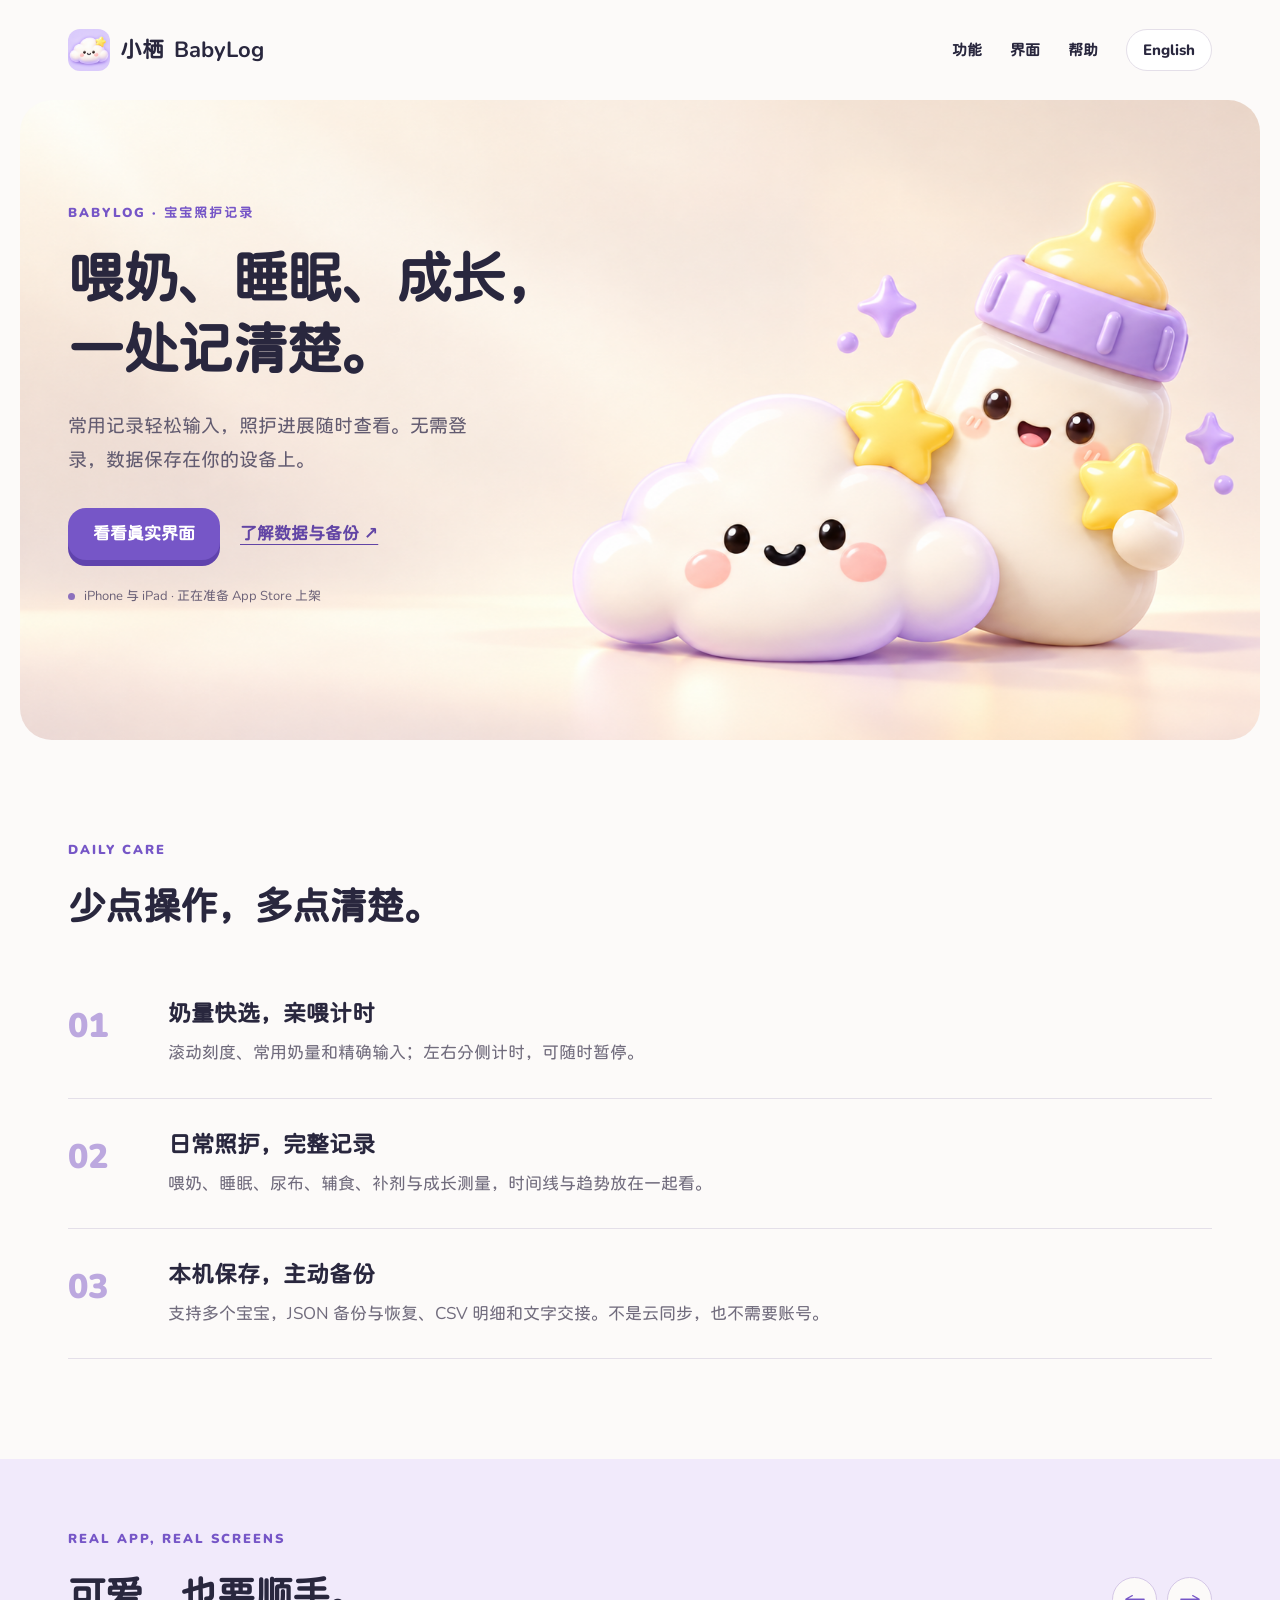
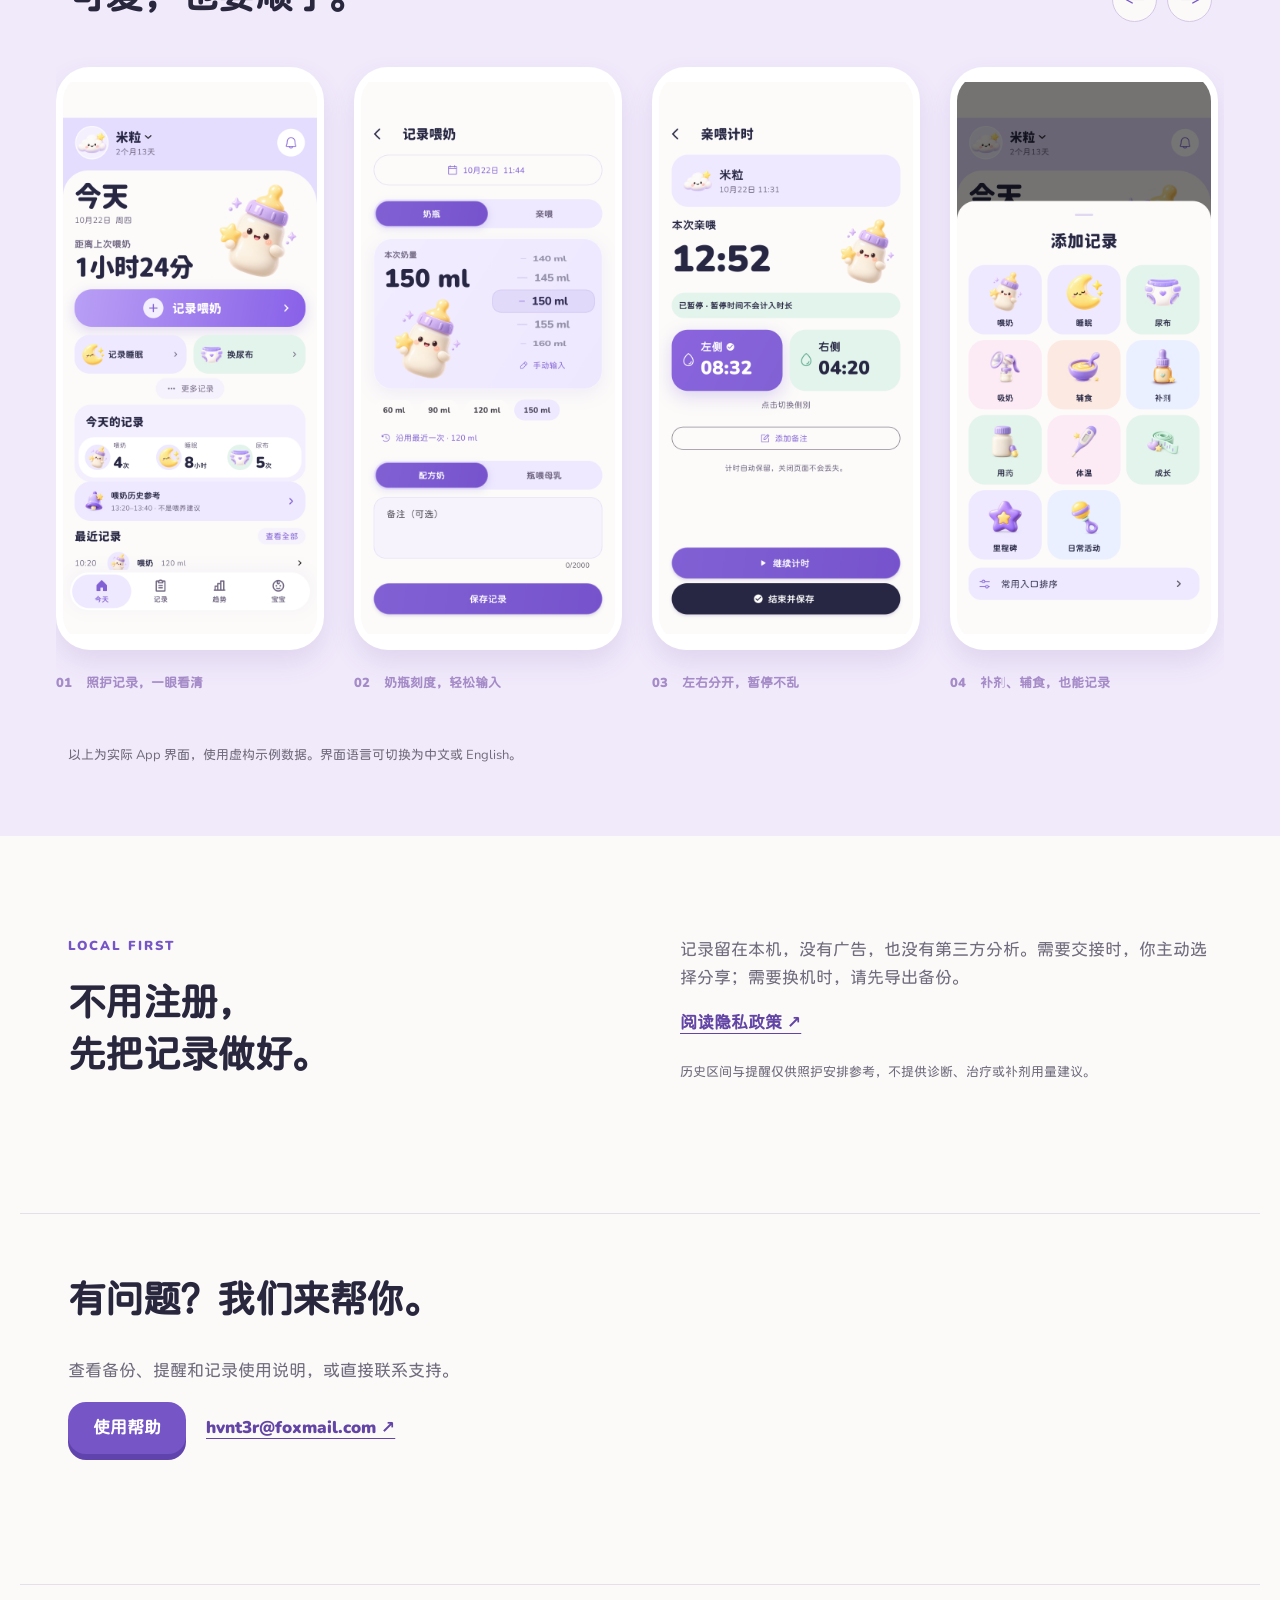
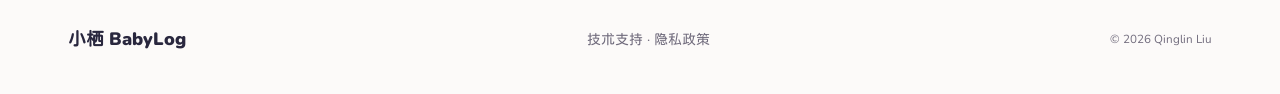
==== index.html @ fa0dab2b "Publish BabyLog product, support and bilingual privacy pages" ====
<!doctype html><html lang="zh-Hans"><head><meta charset="utf-8"><meta name="viewport" content="width=device-width,initial-scale=1"><meta name="description" content="喂奶、睡眠、尿布、补剂与成长记录。本机保存，无需登录。"><meta name="theme-color" content="#fcfaf9"><meta property="og:title" content="小栖 BabyLog — 宝宝照护记录"><meta property="og:image" content="https://hvntonight.github.io/babylog-site/assets/hero.png"><title>小栖 BabyLog — 宝宝照护记录</title><link rel="icon" href="assets/icon.png"><link rel="stylesheet" href="style.css"><script src="site.js" defer></script></head><body><a class="skip" href="#main">跳至正文 / Skip to content</a><header class="nav wrap"><a class="brand" href="./index.html"><img src="assets/icon.png" width="42" height="42" alt="">小栖 <b>BabyLog</b></a><nav aria-label="Main"><a data-zh="功能" data-en="Features" href="./index.html#features">功能</a><a data-zh="界面" data-en="Screens" href="./index.html#screens">界面</a><a data-zh="帮助" data-en="Help" href="./support.html">帮助</a><button class="language" type="button" aria-label="Switch language">English</button></nav></header><main id="main">
<section class="hero wrap">
  <img class="hero-art" src="assets/hero.png" alt="" width="1672" height="941" fetchpriority="high">
  <div class="hero-copy"><p class="eyebrow">BABYLOG · <span data-zh="宝宝照护记录" data-en="BABY CARE LOG" >宝宝照护记录</span></p>
  <h1 data-zh="喂奶、睡眠、成长，
一处记清楚。" data-en="Feed. Sleep. Grow.
Keep it all together." >喂奶、睡眠、成长，
一处记清楚。</h1>
  <p data-zh="常用记录轻松输入，照护进展随时查看。无需登录，数据保存在你的设备上。" data-en="Quick care logs, clear daily summaries. No account needed. Your records stay on your device." class="hero-detail">常用记录轻松输入，照护进展随时查看。无需登录，数据保存在你的设备上。</p>
  <div class="actions"><a data-zh="看看真实界面" data-en="Explore the app" class="button" href="#screens">看看真实界面</a> <a data-zh="了解数据与备份 ↗" data-en="Data &amp; backups ↗" class="text-link" href="./support.html#backup">了解数据与备份 ↗</a></div>
  <p class="release"><i></i><span data-zh="iPhone 与 iPad · 正在准备 App Store 上架" data-en="iPhone &amp; iPad · Preparing for App Store release" >iPhone 与 iPad · 正在准备 App Store 上架</span></p></div>
</section>
<section id="features" class="wrap features"><div class="section-heading"><p class="eyebrow">DAILY CARE</p><h2 data-zh="少点操作，多点清楚。" data-en="Fewer taps. A clearer day." >少点操作，多点清楚。</h2></div>
<div class="feature-row"><span class="feature-index">01</span><div><h3 data-zh="奶量快选，亲喂计时" data-en="Fast amounts. Separate nursing timers." >奶量快选，亲喂计时</h3><p data-zh="滚动刻度、常用奶量和精确输入；左右分侧计时，可随时暂停。" data-en="Scroll the bottle ruler, pick a recent amount, or enter it precisely. Time each side and pause whenever needed." >滚动刻度、常用奶量和精确输入；左右分侧计时，可随时暂停。</p></div></div>
<div class="feature-row"><span class="feature-index">02</span><div><h3 data-zh="日常照护，完整记录" data-en="The whole care routine." >日常照护，完整记录</h3><p data-zh="喂奶、睡眠、尿布、辅食、补剂与成长测量，时间线与趋势放在一起看。" data-en="Log feeds, sleep, diapers, solids, supplements and growth. Review them in a timeline and practical charts." >喂奶、睡眠、尿布、辅食、补剂与成长测量，时间线与趋势放在一起看。</p></div></div>
<div class="feature-row"><span class="feature-index">03</span><div><h3 data-zh="本机保存，主动备份" data-en="Local storage. Backups you control." >本机保存，主动备份</h3><p data-zh="支持多个宝宝，JSON 备份与恢复、CSV 明细和文字交接。不是云同步，也不需要账号。" data-en="Multiple baby profiles, JSON backup and restore, CSV records and text handover. No account and no cloud sync." >支持多个宝宝，JSON 备份与恢复、CSV 明细和文字交接。不是云同步，也不需要账号。</p></div></div>
</section>
<section id="screens" class="screens-section"><div class="wrap"><div class="section-heading split"><div><p class="eyebrow">REAL APP, REAL SCREENS</p><h2 data-zh="可爱，也要顺手。" data-en="Cute, and made to be used." >可爱，也要顺手。</h2></div><div class="gallery-controls"><button type="button" data-scroll="-1" aria-label="Previous screens">←</button><button type="button" data-scroll="1" aria-label="Next screens">→</button></div></div>
<div class="screen-gallery" tabindex="0" aria-label="BabyLog screenshots"><figure><div class="phone"><img src="assets/screens/zh-home.png" data-screen="home" alt="照护记录，一眼看清" data-alt-zh="照护记录，一眼看清" data-alt-en="Daily care, at a glance" loading="lazy" width="1320" height="2868"></div><figcaption><span>01</span> <span data-zh="照护记录，一眼看清" data-en="Daily care, at a glance" >照护记录，一眼看清</span></figcaption></figure><figure><div class="phone"><img src="assets/screens/zh-bottle.png" data-screen="bottle" alt="奶瓶刻度，轻松输入" data-alt-zh="奶瓶刻度，轻松输入" data-alt-en="A bottle ruler that scrolls" loading="lazy" width="1320" height="2868"></div><figcaption><span>02</span> <span data-zh="奶瓶刻度，轻松输入" data-en="A bottle ruler that scrolls" >奶瓶刻度，轻松输入</span></figcaption></figure><figure><div class="phone"><img src="assets/screens/zh-nursing.png" data-screen="nursing" alt="左右分开，暂停不乱" data-alt-zh="左右分开，暂停不乱" data-alt-en="Time each side separately" loading="lazy" width="1320" height="2868"></div><figcaption><span>03</span> <span data-zh="左右分开，暂停不乱" data-en="Time each side separately" >左右分开，暂停不乱</span></figcaption></figure><figure><div class="phone"><img src="assets/screens/zh-more.png" data-screen="more" alt="补剂、辅食，也能记录" data-alt-zh="补剂、辅食，也能记录" data-alt-en="More than feeding and diapers" loading="lazy" width="1320" height="2868"></div><figcaption><span>04</span> <span data-zh="补剂、辅食，也能记录" data-en="More than feeding and diapers" >补剂、辅食，也能记录</span></figcaption></figure><figure><div class="phone"><img src="assets/screens/zh-growth.png" data-screen="growth" alt="真实测量，看见变化" data-alt-zh="真实测量，看见变化" data-alt-en="See measurements over time" loading="lazy" width="1320" height="2868"></div><figcaption><span>05</span> <span data-zh="真实测量，看见变化" data-en="See measurements over time" >真实测量，看见变化</span></figcaption></figure><figure><div class="phone"><img src="assets/screens/zh-care.png" data-screen="care" alt="按你的安排，设置提醒" data-alt-zh="按你的安排，设置提醒" data-alt-en="Reminders on your schedule" loading="lazy" width="1320" height="2868"></div><figcaption><span>06</span> <span data-zh="按你的安排，设置提醒" data-en="Reminders on your schedule" >按你的安排，设置提醒</span></figcaption></figure><figure><div class="phone"><img src="assets/screens/zh-backup.png" data-screen="backup" alt="无需登录，留在本机" data-alt-zh="无需登录，留在本机" data-alt-en="On your device, without a login" loading="lazy" width="1320" height="2868"></div><figcaption><span>07</span> <span data-zh="无需登录，留在本机" data-en="On your device, without a login" >无需登录，留在本机</span></figcaption></figure></div>
<p data-zh="以上为实际 App 界面，使用虚构示例数据。界面语言可切换为中文或 English。" data-en="Actual app screens with fictional example data. Switch between Chinese and English." class="fineprint">以上为实际 App 界面，使用虚构示例数据。界面语言可切换为中文或 English。</p></div></section>
<section class="wrap privacy-pitch"><div><p class="eyebrow">LOCAL FIRST</p><h2 data-zh="不用注册，
先把记录做好。" data-en="No signup.
Just your care log." >不用注册，
先把记录做好。</h2></div><div><p data-zh="记录留在本机，没有广告，也没有第三方分析。需要交接时，你主动选择分享；需要换机时，请先导出备份。" data-en="Records stay on-device, with no ads or third-party analytics. You choose what to share. Export a backup before changing devices." >记录留在本机，没有广告，也没有第三方分析。需要交接时，你主动选择分享；需要换机时，请先导出备份。</p><a data-zh="阅读隐私政策 ↗" data-en="Read the privacy policy ↗" class="text-link" href="./privacy.html">阅读隐私政策 ↗</a><p class="fineprint"><span data-zh="历史区间与提醒仅供照护安排参考，不提供诊断、治疗或补剂用量建议。" data-en="History windows and reminders help organize care. They do not diagnose, treat or recommend supplement doses." >历史区间与提醒仅供照护安排参考，不提供诊断、治疗或补剂用量建议。</span></p></div></section>
<section class="wrap support-cta"><h2 data-zh="有问题？我们来帮你。" data-en="Need a hand?" >有问题？我们来帮你。</h2><p data-zh="查看备份、提醒和记录使用说明，或直接联系支持。" data-en="Find help with backups, reminders and records, or contact support." >查看备份、提醒和记录使用说明，或直接联系支持。</p><div class="actions"><a data-zh="使用帮助" data-en="Get help" class="button" href="./support.html">使用帮助</a><a class="text-link" href="mailto:hvnt3r@foxmail.com">hvnt3r@foxmail.com ↗</a></div></section></main><footer class="wrap"><a class="brand" href="./index.html">小栖 BabyLog</a><div><a data-zh="技术支持" data-en="Support" href="./support.html">技术支持</a> · <a data-zh="隐私政策" data-en="Privacy" href="./privacy.html">隐私政策</a></div><small>© 2026 Qinglin Liu</small></footer></body></html>
---- style.css ----
@font-face{font-family:Nunito;src:url('assets/fonts/Nunito.ttf') format('truetype');font-weight:200 1000;font-display:swap}
@font-face{font-family:BabyRound;src:url('assets/fonts/MaoKenTangYuan-beta0.12-20210702.ttf') format('truetype');font-display:swap}
:root{--ink:#29273e;--muted:#716c7d;--purple:#7656c7;--paper:#fcfaf9;--line:#e4dfe9;--lilac:#f1eafb;scroll-behavior:smooth}
*{box-sizing:border-box}body{margin:0;background:var(--paper);color:var(--ink);font-family:Nunito,BabyRound,system-ui,sans-serif;font-size:17px;line-height:1.65}a{color:inherit;text-decoration:none}a:hover{color:var(--purple)}button{font:inherit;cursor:pointer}a:focus-visible,button:focus-visible,summary:focus-visible,[tabindex]:focus-visible{outline:3px solid var(--purple);outline-offset:5px}img{max-width:100%;display:block}button,a{-webkit-tap-highlight-color:transparent}.wrap{max-width:1240px;margin-inline:auto;padding-inline:48px}.nav{height:100px;display:flex;align-items:center;justify-content:space-between;gap:20px}.brand{display:flex;align-items:center;gap:10px;font-weight:900;font-size:22px;white-space:nowrap}.brand img{border-radius:12px}.nav nav{display:flex;align-items:center;gap:28px;font-size:15px;font-weight:800}.language{background:#fff;border:1px solid var(--line);border-radius:30px;padding:8px 16px;color:var(--ink)}.skip{position:fixed;top:8px;left:8px;transform:translateY(-150%);background:#fff;padding:10px;z-index:10}.skip:focus{transform:none}.hero{position:relative;min-height:640px;display:flex;align-items:center;isolation:isolate;padding-bottom:30px}.hero-art{position:absolute;z-index:-1;width:100%;height:100%;object-fit:cover;inset:0;border-radius:32px;object-position:58% center}.hero-copy{max-width:560px;padding-block:36px}.eyebrow{font-size:13px;font-weight:900;letter-spacing:2px;color:var(--purple);margin:0 0 20px}h1,h2,h3,p{margin-top:0}h1{font-size:clamp(38px,4.4vw,60px);line-height:1.25;letter-spacing:-1.4px;font-weight:900;white-space:pre-line;margin-bottom:24px}h2{font-size:clamp(30px,3vw,42px);line-height:1.35;letter-spacing:-.7px;font-weight:900;white-space:pre-line}h3{font-size:23px;line-height:1.4;margin-bottom:9px;font-weight:900}.hero-detail{font-size:19px;max-width:420px;line-height:1.8;color:#625b70;margin-bottom:30px}.actions{display:flex;align-items:center;flex-wrap:wrap;gap:20px}.button{display:inline-flex;justify-content:center;align-items:center;min-height:52px;padding:12px 25px;background:var(--purple);color:#fff;border-radius:18px;font-weight:900;box-shadow:0 6px 0 #6043ad;transition:transform .18s,box-shadow .18s}.button:hover{color:#fff;transform:translateY(-2px);box-shadow:0 8px 0 #6043ad}.button:active{transform:translateY(4px);box-shadow:0 2px 0 #6043ad}.text-link{font-weight:900;color:#6245a5;text-decoration:underline;text-underline-offset:5px}.release{display:flex;gap:9px;align-items:center;font-size:13px;color:#6c6278;margin-top:26px;margin-bottom:0}.release i{height:7px;width:7px;flex-shrink:0;border-radius:50%;background:#8c70bd}.features{padding-top:100px;padding-bottom:100px}.section-heading{margin-bottom:35px}.section-heading h2{margin-bottom:0}.feature-row{display:grid;grid-template-columns:100px 1fr;padding-block:30px;border-bottom:1px solid var(--line)}.feature-index{font-size:34px;font-weight:900;color:#bca8df}.feature-row p{max-width:800px;color:var(--muted);margin:0}.screens-section{background:var(--lilac);padding-block:70px}.split{display:flex;justify-content:space-between;align-items:end;gap:18px}.gallery-controls{display:flex;gap:10px}.gallery-controls button{height:45px;width:45px;border:1px solid #d5c8e7;border-radius:50%;background:#fcfaf9;font-size:22px;color:var(--purple)}.screen-gallery{display:flex;gap:30px;overflow-x:auto;scroll-snap-type:x mandatory;padding:10px 12px 26px;margin-inline:-12px;scrollbar-color:#c4b0e1 transparent}.screen-gallery figure{flex:0 0 268px;margin:0;scroll-snap-align:start}.phone{border-radius:34px;border:7px solid #fff;background:#fff;box-shadow:0 12px 26px #6b4a9820;overflow:hidden;aspect-ratio:1320/2868}.phone img{width:100%;height:100%;object-fit:contain}figcaption{font-size:16px;font-weight:900;padding-top:20px;line-height:1.5}figcaption>span{color:#a58bc7;font-size:13px;margin-right:9px}.fineprint{font-size:13px;color:var(--muted);line-height:1.7;margin-top:24px;margin-bottom:0}.privacy-pitch{display:grid;grid-template-columns:1fr 1fr;gap:80px;padding-block:100px}.privacy-pitch>div>p:not(.eyebrow){color:var(--muted)}.support-cta{padding-block:60px;margin-bottom:70px;border-top:1px solid var(--line)}.support-cta p{color:var(--muted)}footer{border-top:1px solid var(--line);min-height:110px;display:flex;justify-content:space-between;align-items:center;flex-wrap:wrap;gap:18px;font-size:14px;color:var(--muted)}footer .brand{font-size:18px;color:var(--ink)}.legal{max-width:890px;padding-block:70px 100px}.legal h1{font-size:45px}.lead{font-size:21px;color:var(--muted);margin-bottom:44px}.legal article h2{font-size:24px;margin-top:40px;letter-spacing:0}.legal article p{line-height:1.9;color:#575263;overflow-wrap:anywhere}.legal article a{color:var(--purple);text-decoration:underline}.contact-panel{padding:28px;background:var(--lilac);border-radius:24px;margin-bottom:36px}.contact-panel h2{font-size:25px;margin-bottom:10px}.contact-panel a{font-weight:900;color:var(--purple)}.contact-panel p{font-size:15px;color:var(--muted);margin-top:16px;margin-bottom:0}.faq{scroll-margin-top:25px;margin-bottom:36px}details{border-bottom:1px solid var(--line);padding:22px 0}summary{font-weight:900;cursor:pointer;padding-right:20px;font-size:19px}details p{color:var(--muted);margin:18px 0 0;line-height:1.9}[hidden]{display:none!important}
@media(max-width:800px){.wrap{padding-inline:28px}.nav{height:84px}.nav nav{gap:18px}.nav nav>a:first-child{display:none}.brand{font-size:19px;gap:7px}.brand img{height:36px;width:36px}.hero{min-height:730px;align-items:start;padding-top:14px;padding-bottom:250px}.hero-art{object-position:73% bottom;opacity:.95}.hero-copy{max-width:470px;padding-block:18px}.hero-detail{max-width:370px;font-size:17px}.hero h1{font-size:42px}.features{padding-block:65px}.feature-row{grid-template-columns:65px 1fr}.screens-section{padding-block:55px}.privacy-pitch{gap:35px;padding-block:65px}.screen-gallery figure{flex-basis:250px}.legal{padding-block:40px 70px}}
@media(max-width:500px){.wrap{padding-inline:22px}.nav nav{gap:12px}.nav nav>a{display:none}.language{font-size:13px;padding:7px 12px}.hero{margin-inline:10px;border-radius:26px;padding-inline:18px;min-height:760px;padding-bottom:285px}.hero-art{object-fit:cover;object-position:71% bottom}.hero:after{content:"";position:absolute;inset:0;z-index:-1;border-radius:26px;background:linear-gradient(#fffaf3 0%,#fffaf3 38%,#fffaf300 68%)}.hero h1{font-size:39px;letter-spacing:-1px}.hero-detail{max-width:310px;font-size:16px}.actions{gap:20px 16px}.actions>.text-link{font-size:14px}.release{max-width:290px;align-items:flex-start;font-size:12px}.release i{margin-top:6px}.eyebrow{font-size:11px;letter-spacing:1.7px;margin-bottom:15px}.feature-row{grid-template-columns:45px 1fr;padding-block:24px}.feature-index{font-size:25px}.feature-row h3{font-size:21px}.feature-row p{font-size:15px}.split{align-items:center}.split h2{font-size:29px}.gallery-controls{gap:6px}.gallery-controls button{width:36px;height:36px;font-size:18px}.screen-gallery{gap:22px}.screen-gallery figure{flex-basis:246px}.privacy-pitch{grid-template-columns:1fr;gap:12px}.privacy-pitch h2{margin-bottom:12px}.support-cta{padding-block:40px;margin-bottom:25px}.support-cta h2{font-size:29px}footer{padding-block:28px;align-items:flex-start;flex-direction:column;gap:10px}.legal h1{font-size:36px}.legal .lead{font-size:19px}.legal article h2{font-size:22px}.legal article p{font-size:16px}.contact-panel{padding:23px}.legal article{min-width:0}}
@media(prefers-reduced-motion:reduce){:root{scroll-behavior:auto}*{transition:none!important;scroll-behavior:auto!important}}
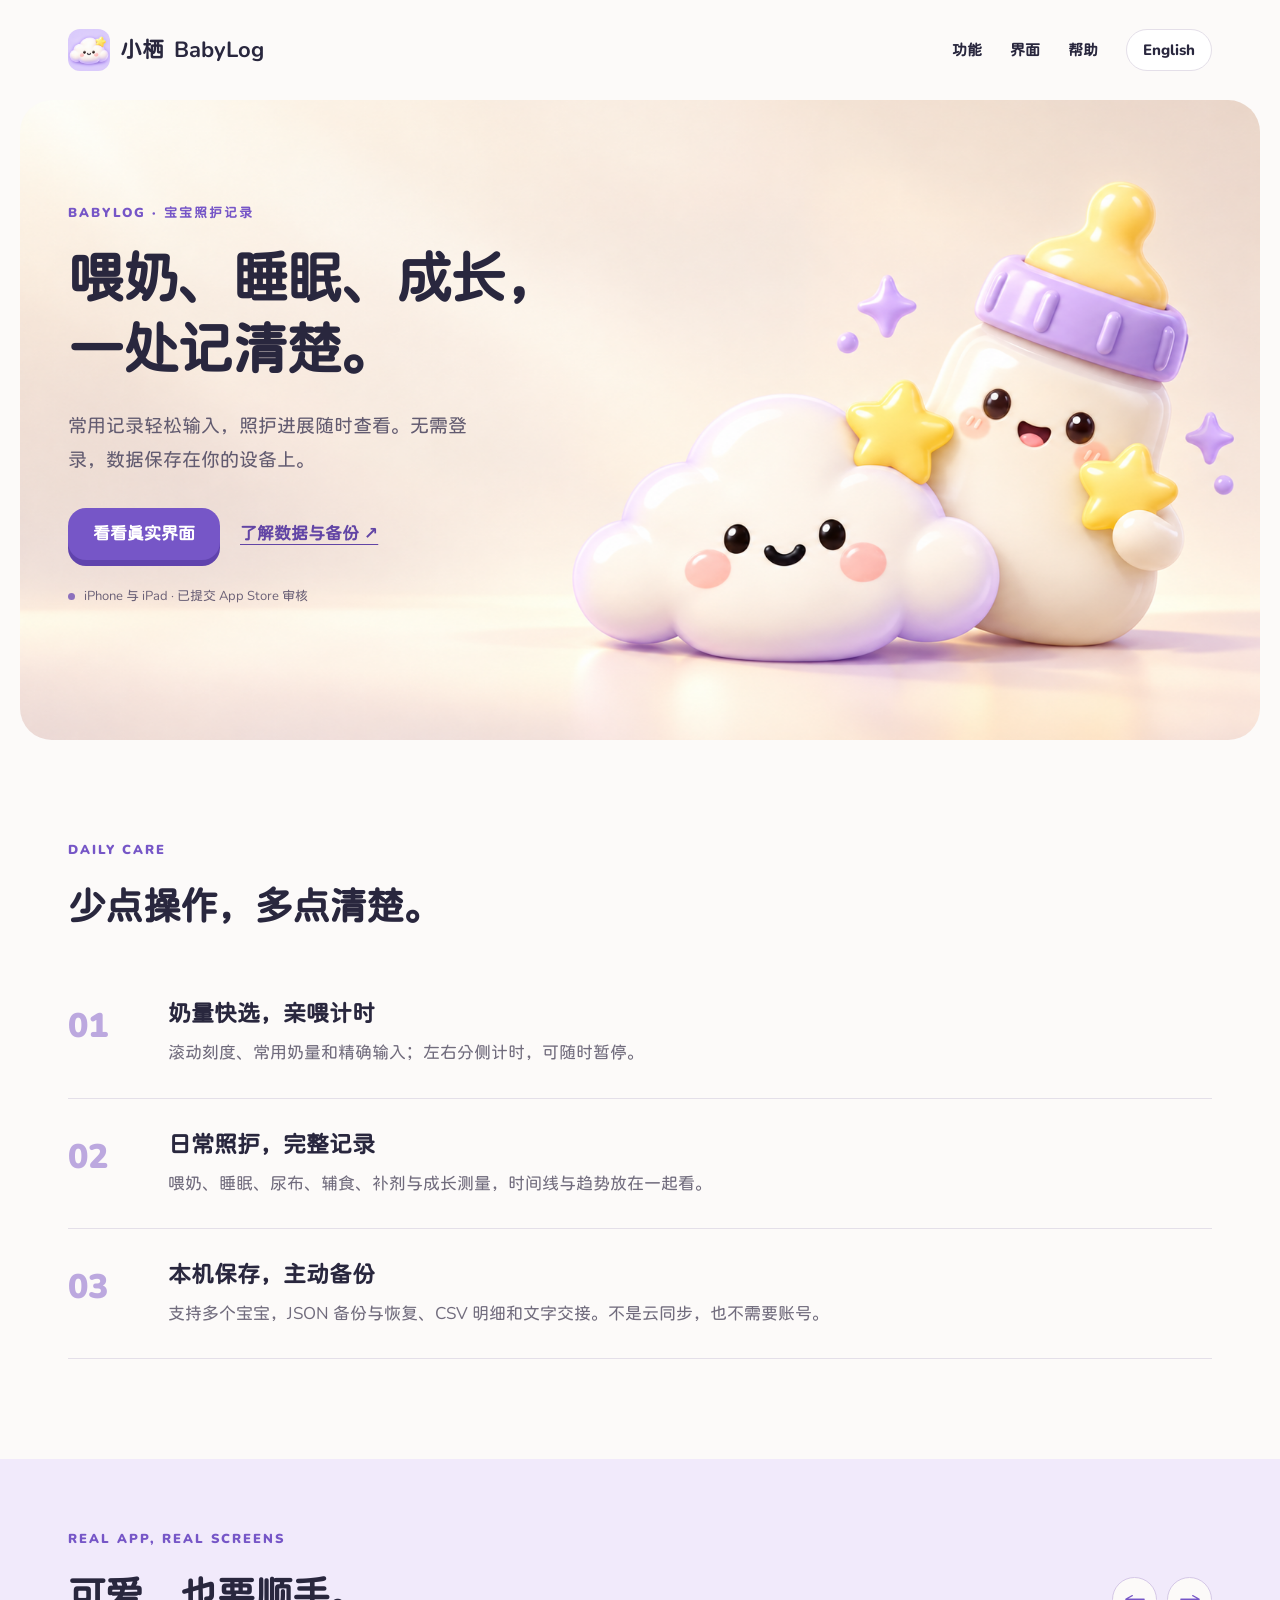
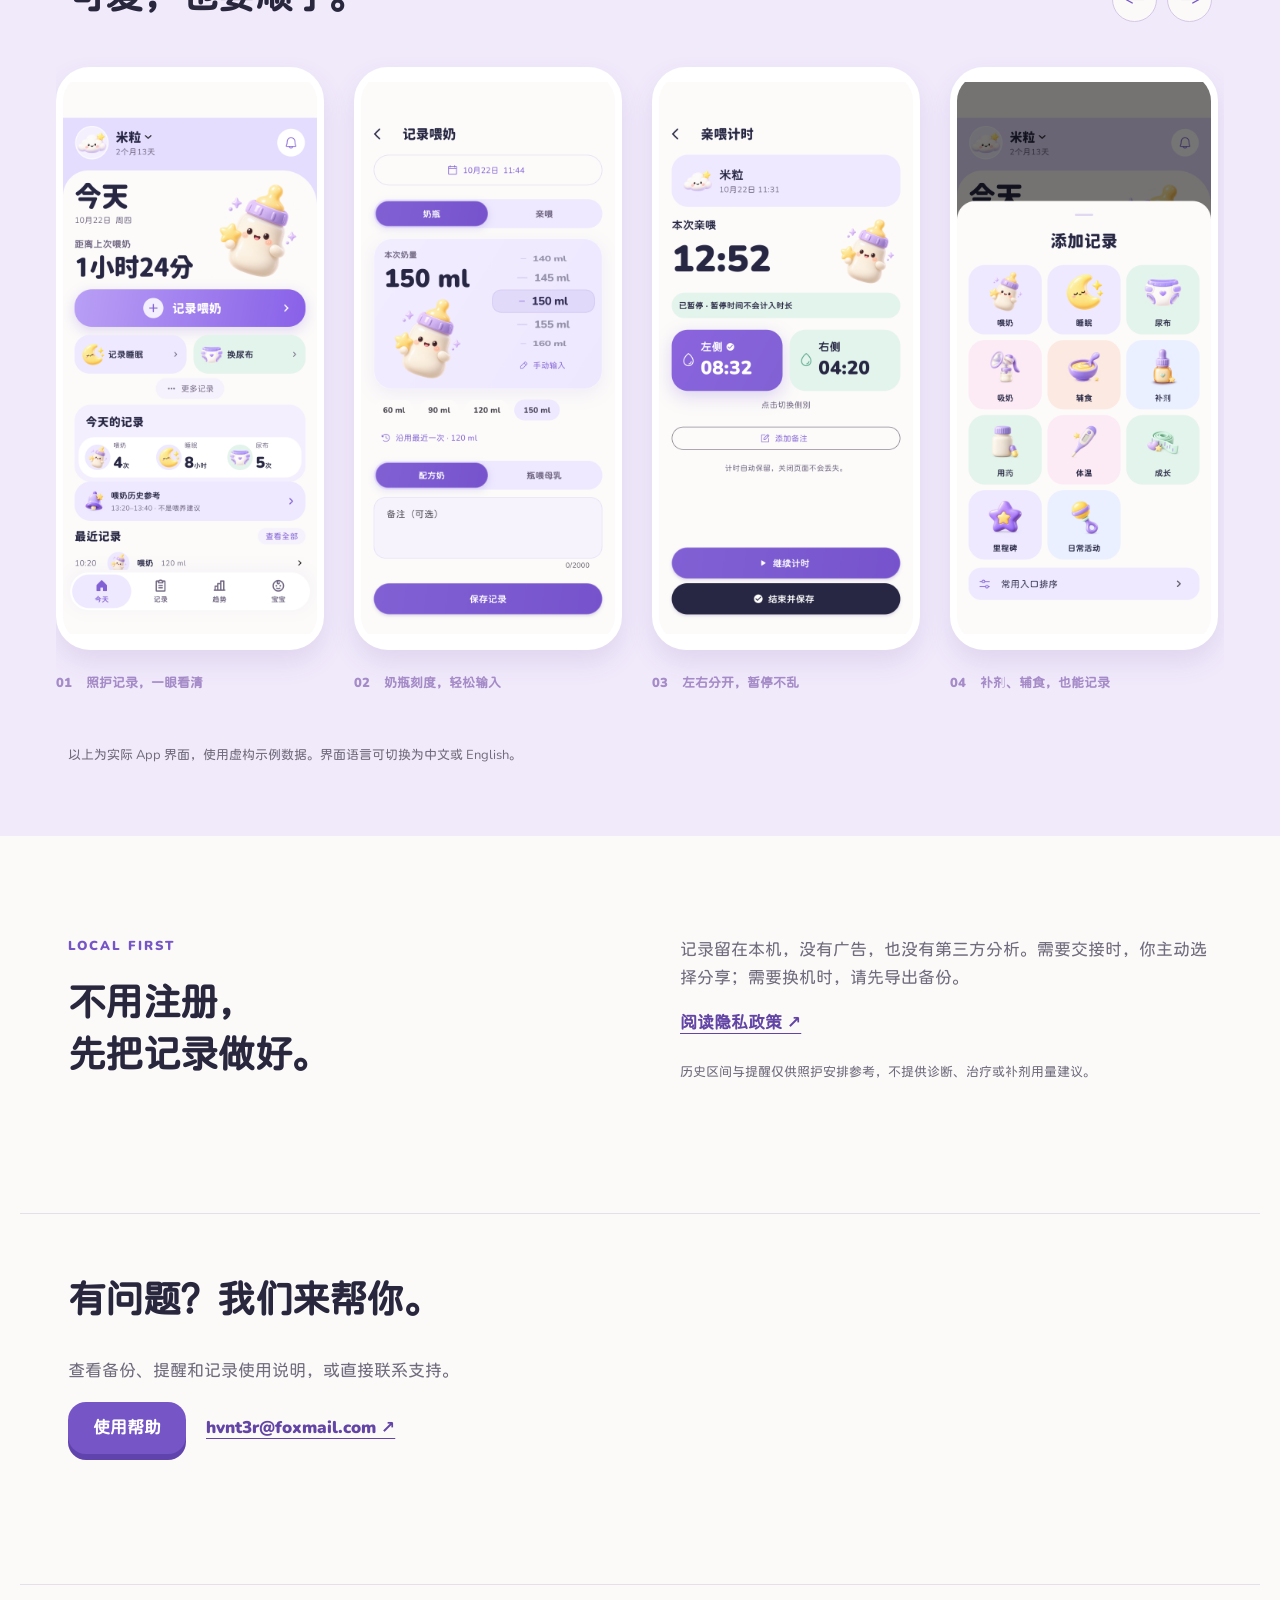
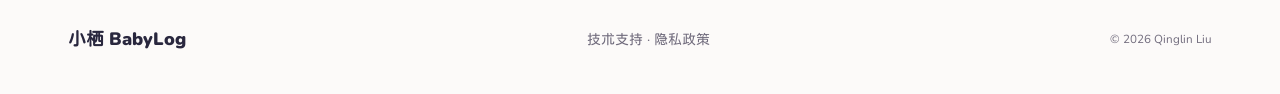
==== commit 813983c8: "Reflect submitted App Store release on product site" ====
--- a/index.html
+++ b/index.html
@@ -8,7 +8,7 @@
 一处记清楚。</h1>
   <p data-zh="常用记录轻松输入，照护进展随时查看。无需登录，数据保存在你的设备上。" data-en="Quick care logs, clear daily summaries. No account needed. Your records stay on your device." class="hero-detail">常用记录轻松输入，照护进展随时查看。无需登录，数据保存在你的设备上。</p>
   <div class="actions"><a data-zh="看看真实界面" data-en="Explore the app" class="button" href="#screens">看看真实界面</a> <a data-zh="了解数据与备份 ↗" data-en="Data &amp; backups ↗" class="text-link" href="./support.html#backup">了解数据与备份 ↗</a></div>
-  <p class="release"><i></i><span data-zh="iPhone 与 iPad · 正在准备 App Store 上架" data-en="iPhone &amp; iPad · Preparing for App Store release" >iPhone 与 iPad · 正在准备 App Store 上架</span></p></div>
+  <p class="release"><i></i><span data-zh="iPhone 与 iPad · 已提交 App Store 审核" data-en="iPhone &amp; iPad · Submitted for App Store review" >iPhone 与 iPad · 已提交 App Store 审核</span></p></div>
 </section>
 <section id="features" class="wrap features"><div class="section-heading"><p class="eyebrow">DAILY CARE</p><h2 data-zh="少点操作，多点清楚。" data-en="Fewer taps. A clearer day." >少点操作，多点清楚。</h2></div>
 <div class="feature-row"><span class="feature-index">01</span><div><h3 data-zh="奶量快选，亲喂计时" data-en="Fast amounts. Separate nursing timers." >奶量快选，亲喂计时</h3><p data-zh="滚动刻度、常用奶量和精确输入；左右分侧计时，可随时暂停。" data-en="Scroll the bottle ruler, pick a recent amount, or enter it precisely. Time each side and pause whenever needed." >滚动刻度、常用奶量和精确输入；左右分侧计时，可随时暂停。</p></div></div>
--- a/style.css
+++ b/style.css
@@ -5,3 +5,4 @@
 @media(max-width:800px){.wrap{padding-inline:28px}.nav{height:84px}.nav nav{gap:18px}.nav nav>a:first-child{display:none}.brand{font-size:19px;gap:7px}.brand img{height:36px;width:36px}.hero{min-height:730px;align-items:start;padding-top:14px;padding-bottom:250px}.hero-art{object-position:73% bottom;opacity:.95}.hero-copy{max-width:470px;padding-block:18px}.hero-detail{max-width:370px;font-size:17px}.hero h1{font-size:42px}.features{padding-block:65px}.feature-row{grid-template-columns:65px 1fr}.screens-section{padding-block:55px}.privacy-pitch{gap:35px;padding-block:65px}.screen-gallery figure{flex-basis:250px}.legal{padding-block:40px 70px}}
 @media(max-width:500px){.wrap{padding-inline:22px}.nav nav{gap:12px}.nav nav>a{display:none}.language{font-size:13px;padding:7px 12px}.hero{margin-inline:10px;border-radius:26px;padding-inline:18px;min-height:760px;padding-bottom:285px}.hero-art{object-fit:cover;object-position:71% bottom}.hero:after{content:"";position:absolute;inset:0;z-index:-1;border-radius:26px;background:linear-gradient(#fffaf3 0%,#fffaf3 38%,#fffaf300 68%)}.hero h1{font-size:39px;letter-spacing:-1px}.hero-detail{max-width:310px;font-size:16px}.actions{gap:20px 16px}.actions>.text-link{font-size:14px}.release{max-width:290px;align-items:flex-start;font-size:12px}.release i{margin-top:6px}.eyebrow{font-size:11px;letter-spacing:1.7px;margin-bottom:15px}.feature-row{grid-template-columns:45px 1fr;padding-block:24px}.feature-index{font-size:25px}.feature-row h3{font-size:21px}.feature-row p{font-size:15px}.split{align-items:center}.split h2{font-size:29px}.gallery-controls{gap:6px}.gallery-controls button{width:36px;height:36px;font-size:18px}.screen-gallery{gap:22px}.screen-gallery figure{flex-basis:246px}.privacy-pitch{grid-template-columns:1fr;gap:12px}.privacy-pitch h2{margin-bottom:12px}.support-cta{padding-block:40px;margin-bottom:25px}.support-cta h2{font-size:29px}footer{padding-block:28px;align-items:flex-start;flex-direction:column;gap:10px}.legal h1{font-size:36px}.legal .lead{font-size:19px}.legal article h2{font-size:22px}.legal article p{font-size:16px}.contact-panel{padding:23px}.legal article{min-width:0}}
 @media(prefers-reduced-motion:reduce){:root{scroll-behavior:auto}*{transition:none!important;scroll-behavior:auto!important}}
+@media(max-width:500px){.hero{min-height:760px;overflow:hidden}.hero h1{font-size:clamp(30px,8.3vw,39px)}.hero-art{width:170%;max-width:none;height:auto;left:-70%;right:auto;top:auto;bottom:0;object-fit:contain;border-radius:0;mask-image:linear-gradient(transparent,#000 28%)}.hero:after{background:linear-gradient(#fffaf3 0%,#fffaf3 43%,#fffaf300 69%)}}
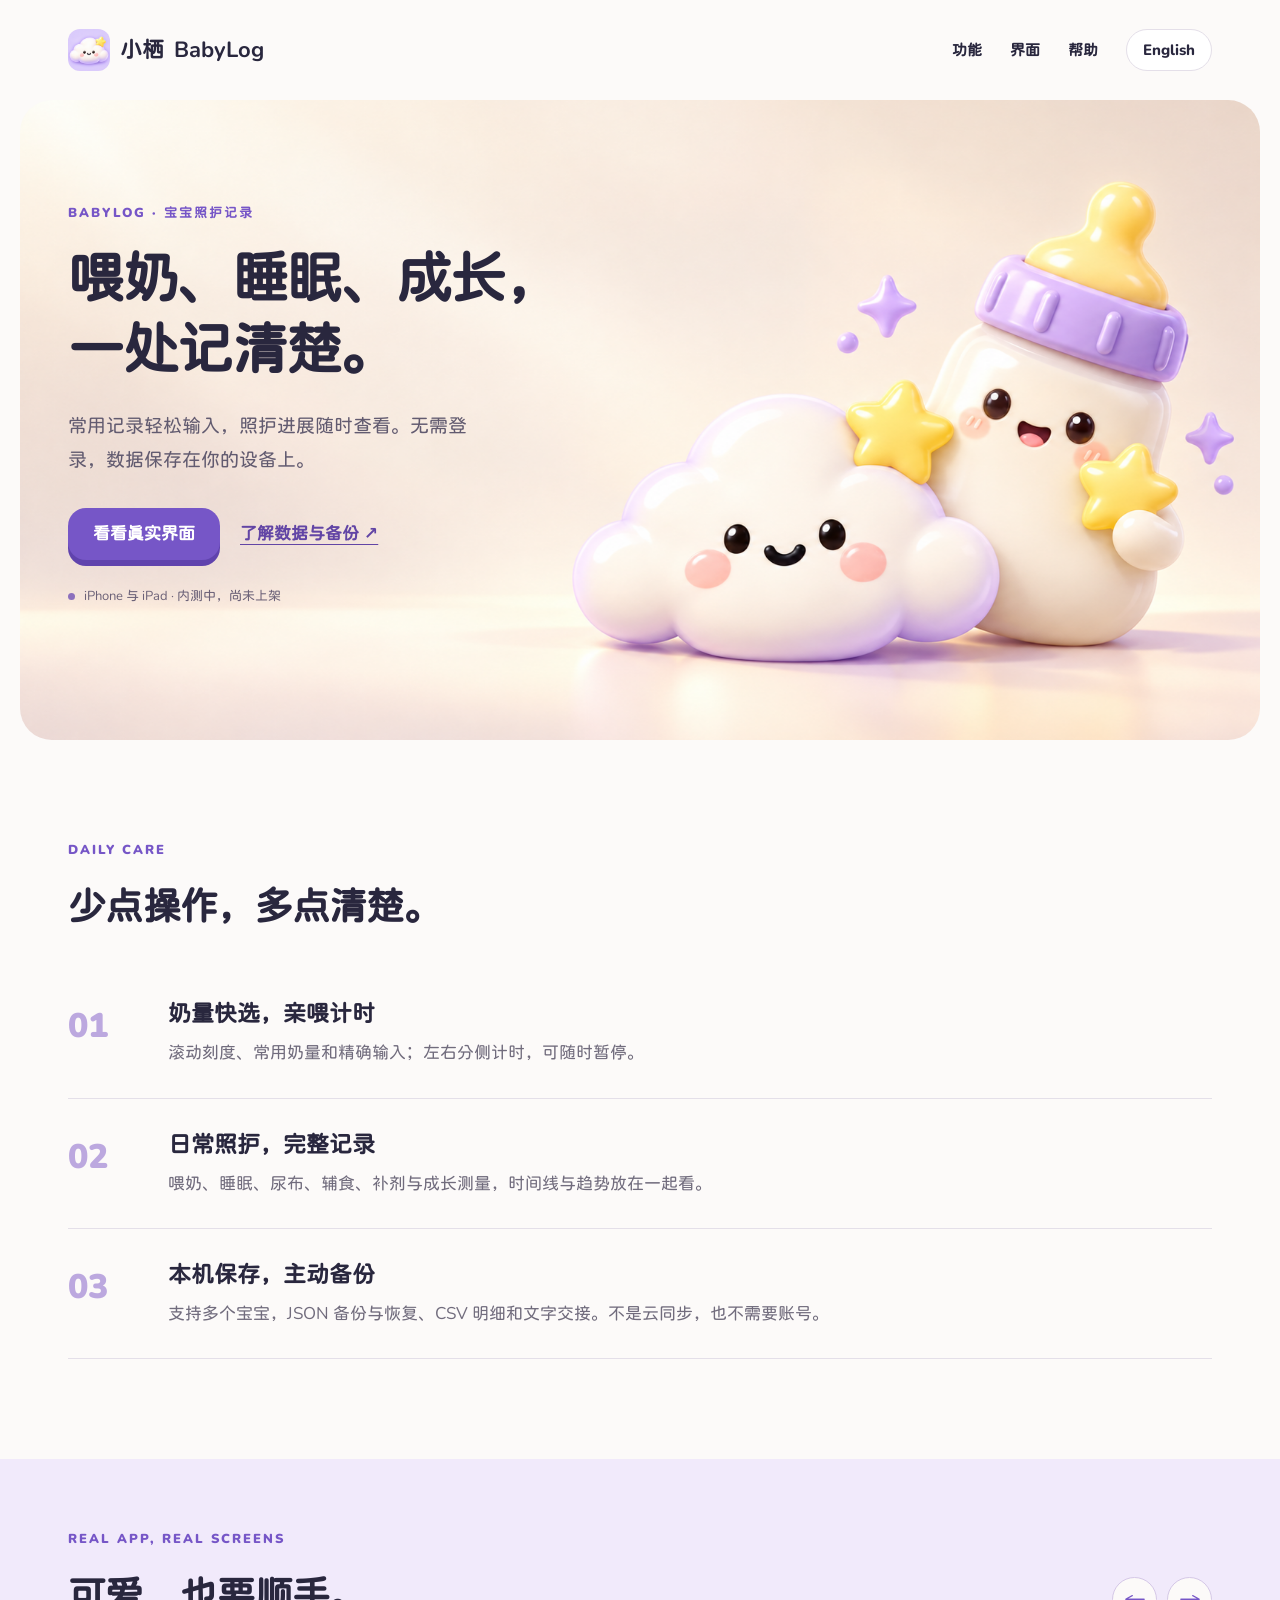
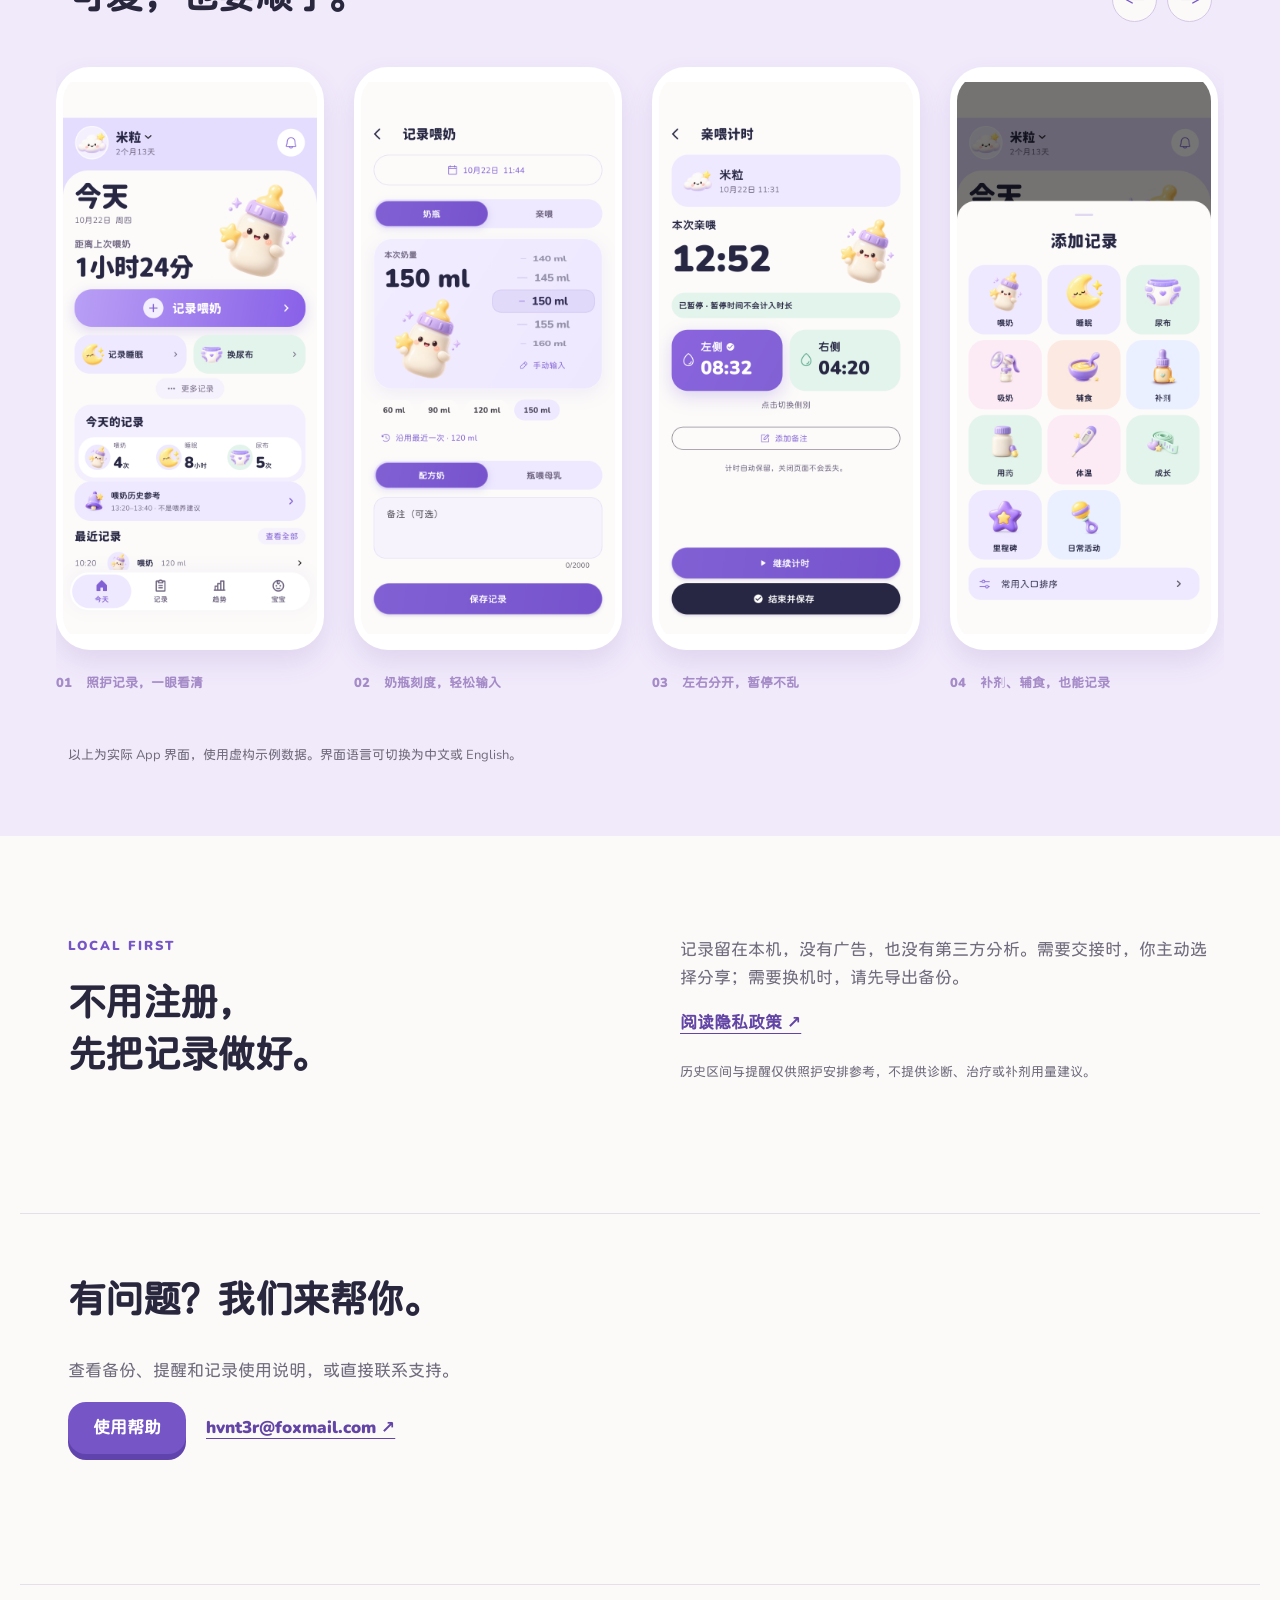
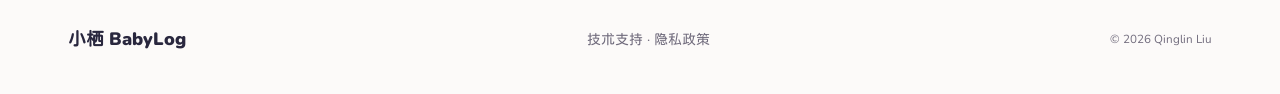
==== commit e756fa66: "Keep availability status accurate during beta testing" ====
--- a/index.html
+++ b/index.html
@@ -8,7 +8,7 @@
 一处记清楚。</h1>
   <p data-zh="常用记录轻松输入，照护进展随时查看。无需登录，数据保存在你的设备上。" data-en="Quick care logs, clear daily summaries. No account needed. Your records stay on your device." class="hero-detail">常用记录轻松输入，照护进展随时查看。无需登录，数据保存在你的设备上。</p>
   <div class="actions"><a data-zh="看看真实界面" data-en="Explore the app" class="button" href="#screens">看看真实界面</a> <a data-zh="了解数据与备份 ↗" data-en="Data &amp; backups ↗" class="text-link" href="./support.html#backup">了解数据与备份 ↗</a></div>
-  <p class="release"><i></i><span data-zh="iPhone 与 iPad · 已提交 App Store 审核" data-en="iPhone &amp; iPad · Submitted for App Store review" >iPhone 与 iPad · 已提交 App Store 审核</span></p></div>
+  <p class="release"><i></i><span data-zh="iPhone 与 iPad · 内测中，尚未上架" data-en="iPhone &amp; iPad · In beta, not yet on the App Store" >iPhone 与 iPad · 内测中，尚未上架</span></p></div>
 </section>
 <section id="features" class="wrap features"><div class="section-heading"><p class="eyebrow">DAILY CARE</p><h2 data-zh="少点操作，多点清楚。" data-en="Fewer taps. A clearer day." >少点操作，多点清楚。</h2></div>
 <div class="feature-row"><span class="feature-index">01</span><div><h3 data-zh="奶量快选，亲喂计时" data-en="Fast amounts. Separate nursing timers." >奶量快选，亲喂计时</h3><p data-zh="滚动刻度、常用奶量和精确输入；左右分侧计时，可随时暂停。" data-en="Scroll the bottle ruler, pick a recent amount, or enter it precisely. Time each side and pause whenever needed." >滚动刻度、常用奶量和精确输入；左右分侧计时，可随时暂停。</p></div></div>
